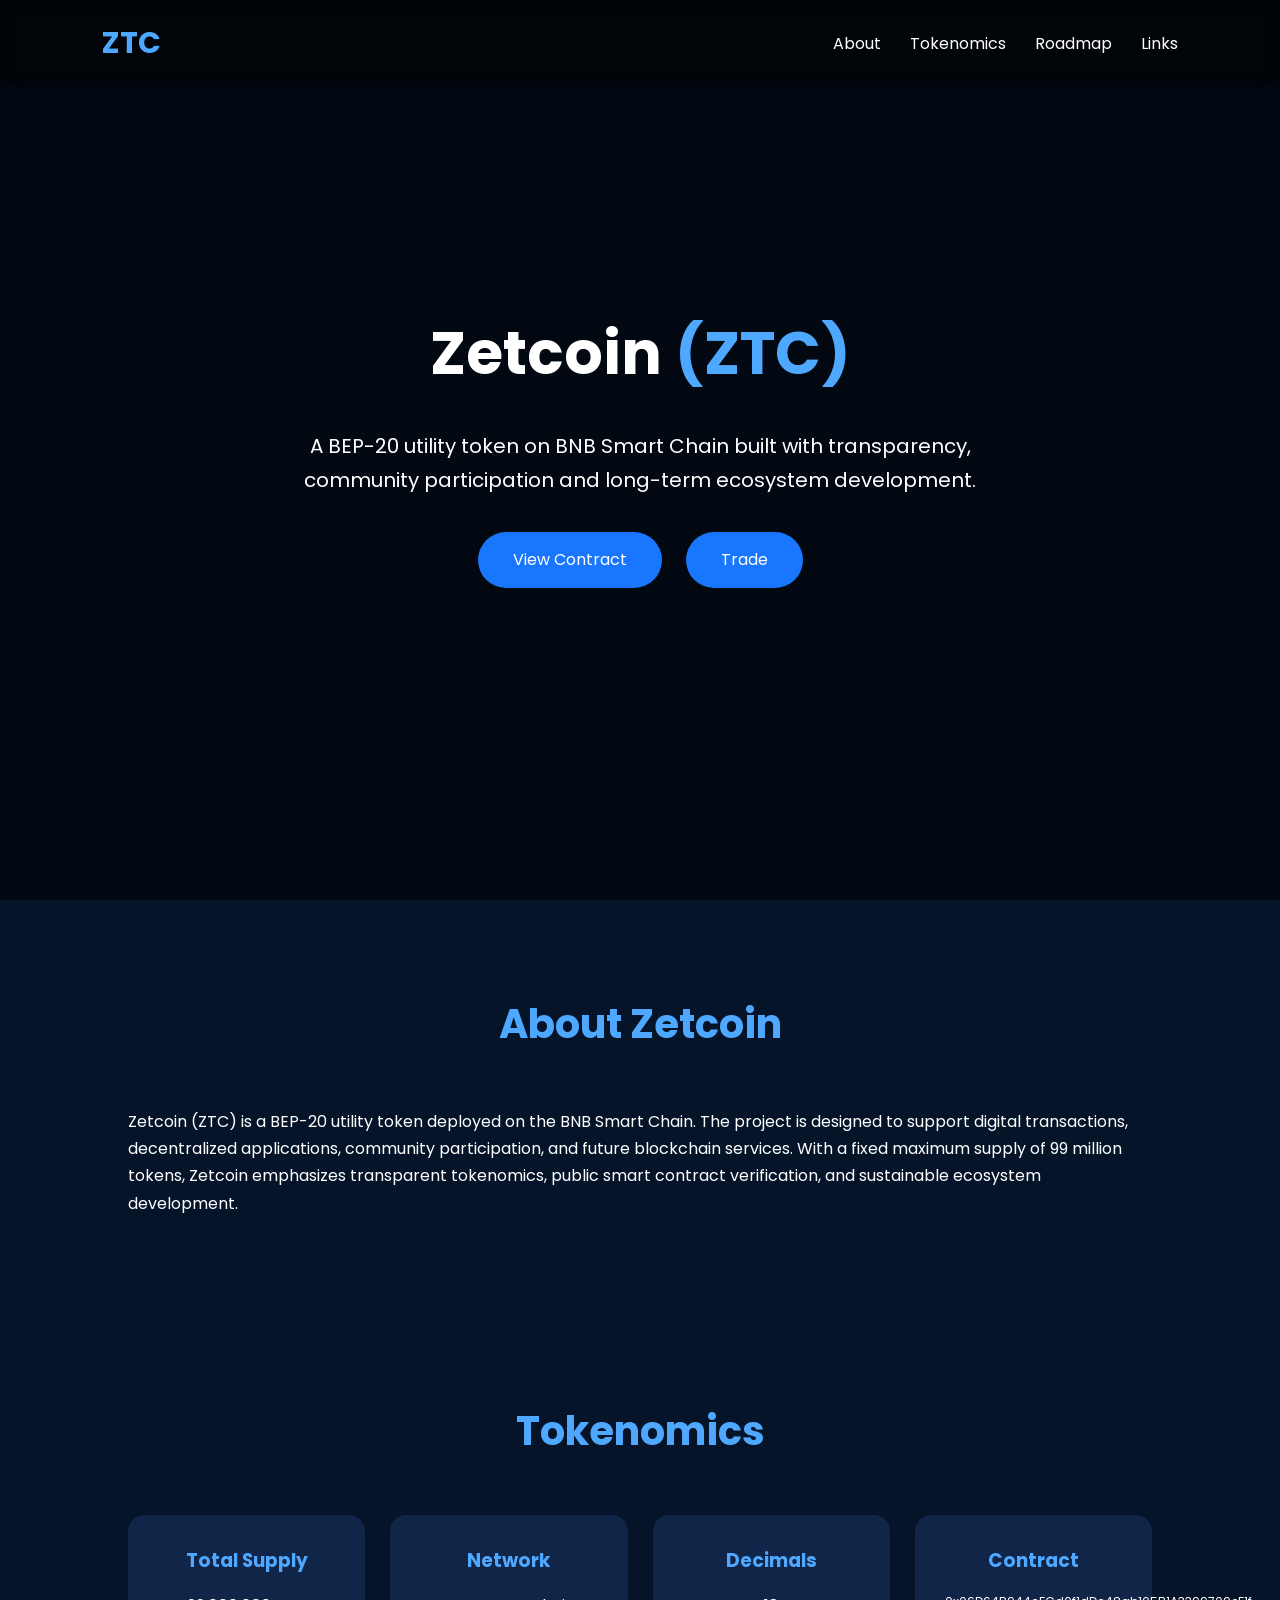
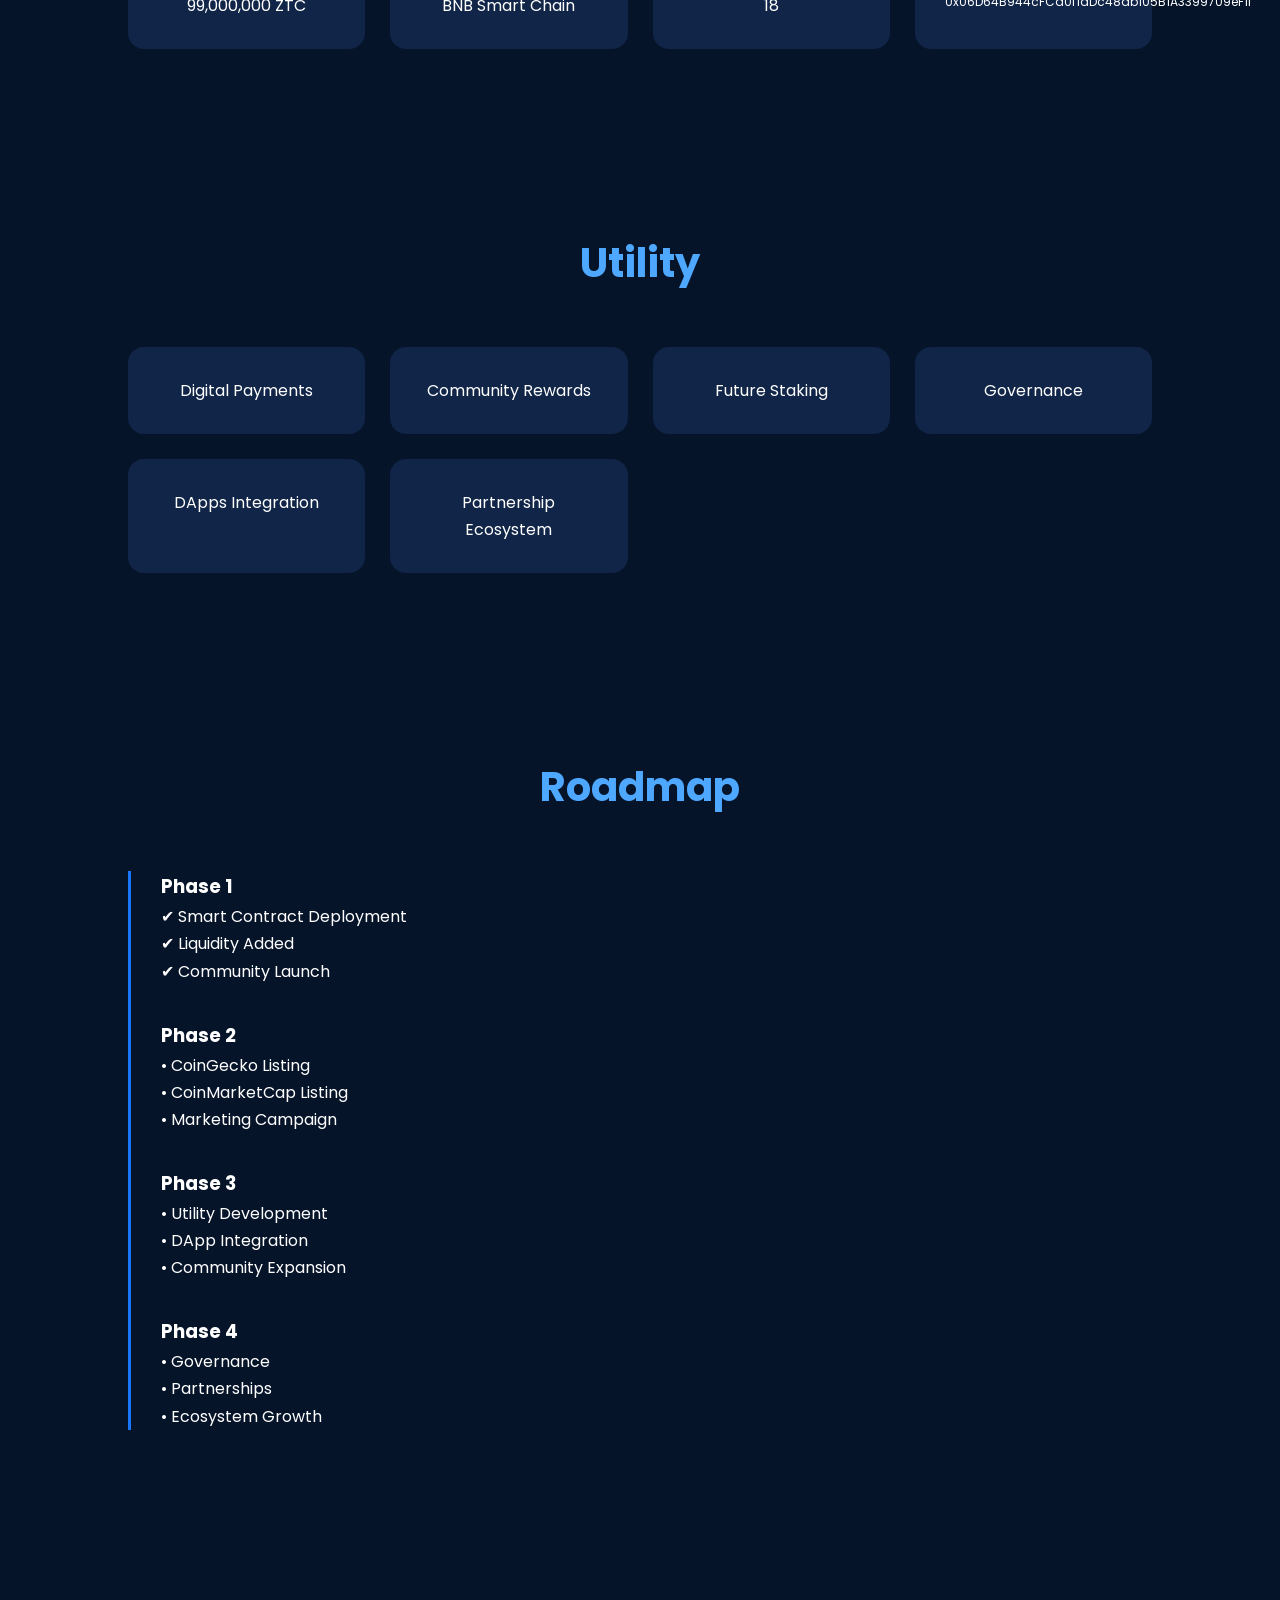
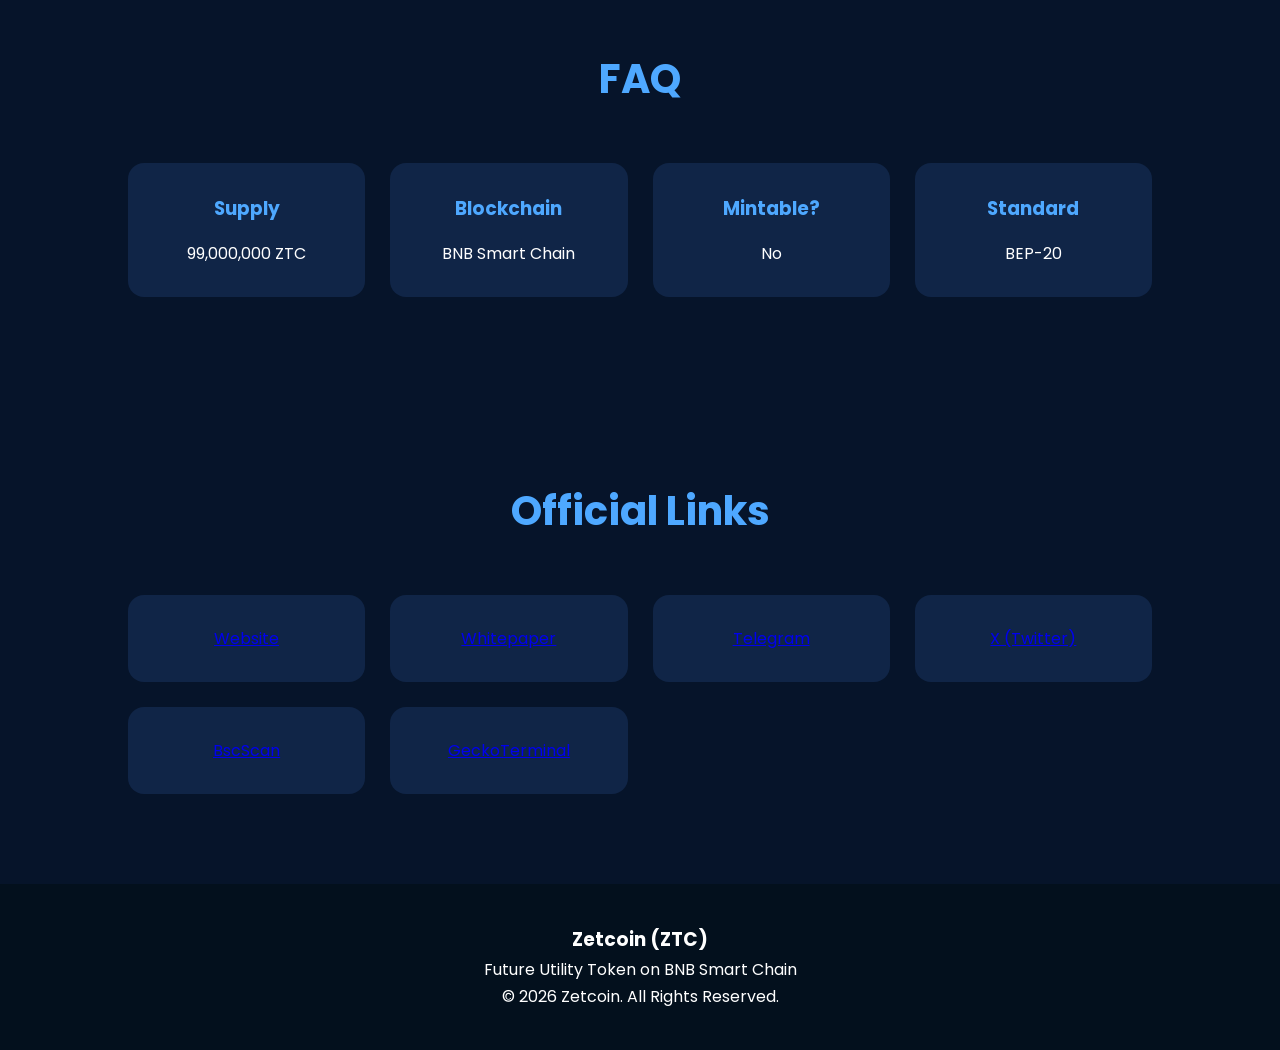
==== index.html @ 8cac2d78 "Add index.html for Zetcoin project This commit adds a new HTML file for the Zetcoin project, includi" ====
<!DOCTYPE html>
<html lang="en">
<head>
<meta charset="UTF-8">
<meta name="viewport" content="width=device-width, initial-scale=1.0">

<title>Zetcoin (ZTC)</title>

<link href="https://fonts.googleapis.com/css2?family=Poppins:wght@300;400;600;700&display=swap" rel="stylesheet">

<style>

*{
margin:0;
padding:0;
box-sizing:border-box;
font-family:'Poppins',sans-serif;
scroll-behavior:smooth;
}

body{
background:#06142a;
color:#fff;
line-height:1.7;
}

header{
position:fixed;
width:100%;
background:rgba(0,0,0,.45);
backdrop-filter:blur(10px);
padding:18px 8%;
display:flex;
justify-content:space-between;
align-items:center;
z-index:999;
}

.logo{
font-size:30px;
font-weight:700;
color:#4ea8ff;
}

nav a{
margin-left:25px;
text-decoration:none;
color:white;
transition:.3s;
}

nav a:hover{
color:#4ea8ff;
}

.hero{

height:100vh;

display:flex;

justify-content:center;

align-items:center;

text-align:center;

padding:20px;

background:
linear-gradient(rgba(0,0,0,.6),rgba(0,0,0,.6)),
url("https://images.unsplash.com/photo-1639762681485-074b7f938ba0?auto=format&fit=crop&w=1600&q=80");

background-size:cover;

background-position:center;

}

.hero h1{
font-size:60px;
}

.hero span{
color:#4ea8ff;
}

.hero p{
max-width:700px;
margin:25px auto;
font-size:20px;
}

.btn{
display:inline-block;
margin:10px;
padding:14px 35px;
background:#1976ff;
color:white;
text-decoration:none;
border-radius:40px;
transition:.3s;
}

.btn:hover{
background:#0d5fd4;
transform:translateY(-3px);
}

section{
padding:90px 10%;
}

.title{
text-align:center;
font-size:40px;
margin-bottom:50px;
color:#4ea8ff;
}

.cards{

display:grid;

grid-template-columns:repeat(auto-fit,minmax(220px,1fr));

gap:25px;

}

.card{
background:#102547;
padding:30px;
border-radius:16px;
text-align:center;
transition:.3s;
}

.card:hover{
transform:translateY(-10px);
}

.card h3{
margin-bottom:15px;
color:#4ea8ff;
}

.timeline{
border-left:3px solid #1976ff;
padding-left:30px;
}

.timeline div{
margin-bottom:35px;
}

footer{
background:#03101d;
padding:40px;
text-align:center;
}

footer a{
color:#4ea8ff;
text-decoration:none;
}

</style>

</head>

<body>

<header>

<div class="logo">ZTC</div>

<nav>

<a href="#about">About</a>

<a href="#tokenomics">Tokenomics</a>

<a href="#roadmap">Roadmap</a>

<a href="#links">Links</a>

</nav>

</header>

<section class="hero">

<div>

<h1>Zetcoin <span>(ZTC)</span></h1>

<p>
A BEP-20 utility token on BNB Smart Chain built with transparency,
community participation and long-term ecosystem development.
</p>

<a class="btn" href="https://bscscan.com/token/0x06D64B944cFCd0f1dDc48ab105B1A3399709eF1f">View Contract</a>

<a class="btn" href="https://www.geckoterminal.com/id/bsc/pools/0x6a054c446047d86f6ab1fb56c6b489f166ad98af938465a9668d6e3fe7108b43">Trade</a>

</div>

</section>

<section id="about">

<h2 class="title">About Zetcoin</h2>

<p>

Zetcoin (ZTC) is a BEP-20 utility token deployed on the BNB Smart Chain.
The project is designed to support digital transactions, decentralized
applications, community participation, and future blockchain services.
With a fixed maximum supply of 99 million tokens, Zetcoin emphasizes
transparent tokenomics, public smart contract verification, and sustainable
ecosystem development.

</p>

</section>

<section id="tokenomics">

<h2 class="title">Tokenomics</h2>

<div class="cards">

<div class="card">

<h3>Total Supply</h3>

<p>99,000,000 ZTC</p>

</div>

<div class="card">

<h3>Network</h3>

<p>BNB Smart Chain</p>

</div>

<div class="card">

<h3>Decimals</h3>

<p>18</p>

</div>

<div class="card">

<h3>Contract</h3>

<p style="font-size:12px;">
0x06D64B944cFCd0f1dDc48ab105B1A3399709eF1f
</p>

</div>

</div>

</section>

<section>

<h2 class="title">Utility</h2>

<div class="cards">

<div class="card">Digital Payments</div>

<div class="card">Community Rewards</div>

<div class="card">Future Staking</div>

<div class="card">Governance</div>

<div class="card">DApps Integration</div>

<div class="card">Partnership Ecosystem</div>

</div>

</section>

<section id="roadmap">

<h2 class="title">Roadmap</h2>

<div class="timeline">

<div>

<h3>Phase 1</h3>

<p>
✔ Smart Contract Deployment<br>
✔ Liquidity Added<br>
✔ Community Launch
</p>

</div>

<div>

<h3>Phase 2</h3>

<p>

• CoinGecko Listing<br>

• CoinMarketCap Listing<br>

• Marketing Campaign

</p>

</div>

<div>

<h3>Phase 3</h3>

<p>

• Utility Development<br>

• DApp Integration<br>

• Community Expansion

</p>

</div>

<div>

<h3>Phase 4</h3>

<p>

• Governance<br>

• Partnerships<br>

• Ecosystem Growth

</p>

</div>

</div>

</section>

<section>

<h2 class="title">FAQ</h2>

<div class="cards">

<div class="card">

<h3>Supply</h3>

99,000,000 ZTC

</div>

<div class="card">

<h3>Blockchain</h3>

BNB Smart Chain

</div>

<div class="card">

<h3>Mintable?</h3>

No

</div>

<div class="card">

<h3>Standard</h3>

BEP-20

</div>

</div>

</section>

<section id="links">

<h2 class="title">Official Links</h2>

<div class="cards">

<div class="card"><a href="#">Website</a></div>

<div class="card"><a href="#">Whitepaper</a></div>

<div class="card"><a href="#">Telegram</a></div>

<div class="card"><a href="#">X (Twitter)</a></div>

<div class="card"><a href="https://bscscan.com/token/0x06D64B944cFCd0f1dDc48ab105B1A3399709eF1f">BscScan</a></div>

<div class="card"><a href="https://www.geckoterminal.com/id/bsc/pools/0x6a054c446047d86f6ab1fb56c6b489f166ad98af938465a9668d6e3fe7108b43">GeckoTerminal</a></div>

</div>

</section>

<footer>

<h3>Zetcoin (ZTC)</h3>

<p>

Future Utility Token on BNB Smart Chain

</p>

<p>

© 2026 Zetcoin. All Rights Reserved.

</p>

</footer>

</body>

</html>
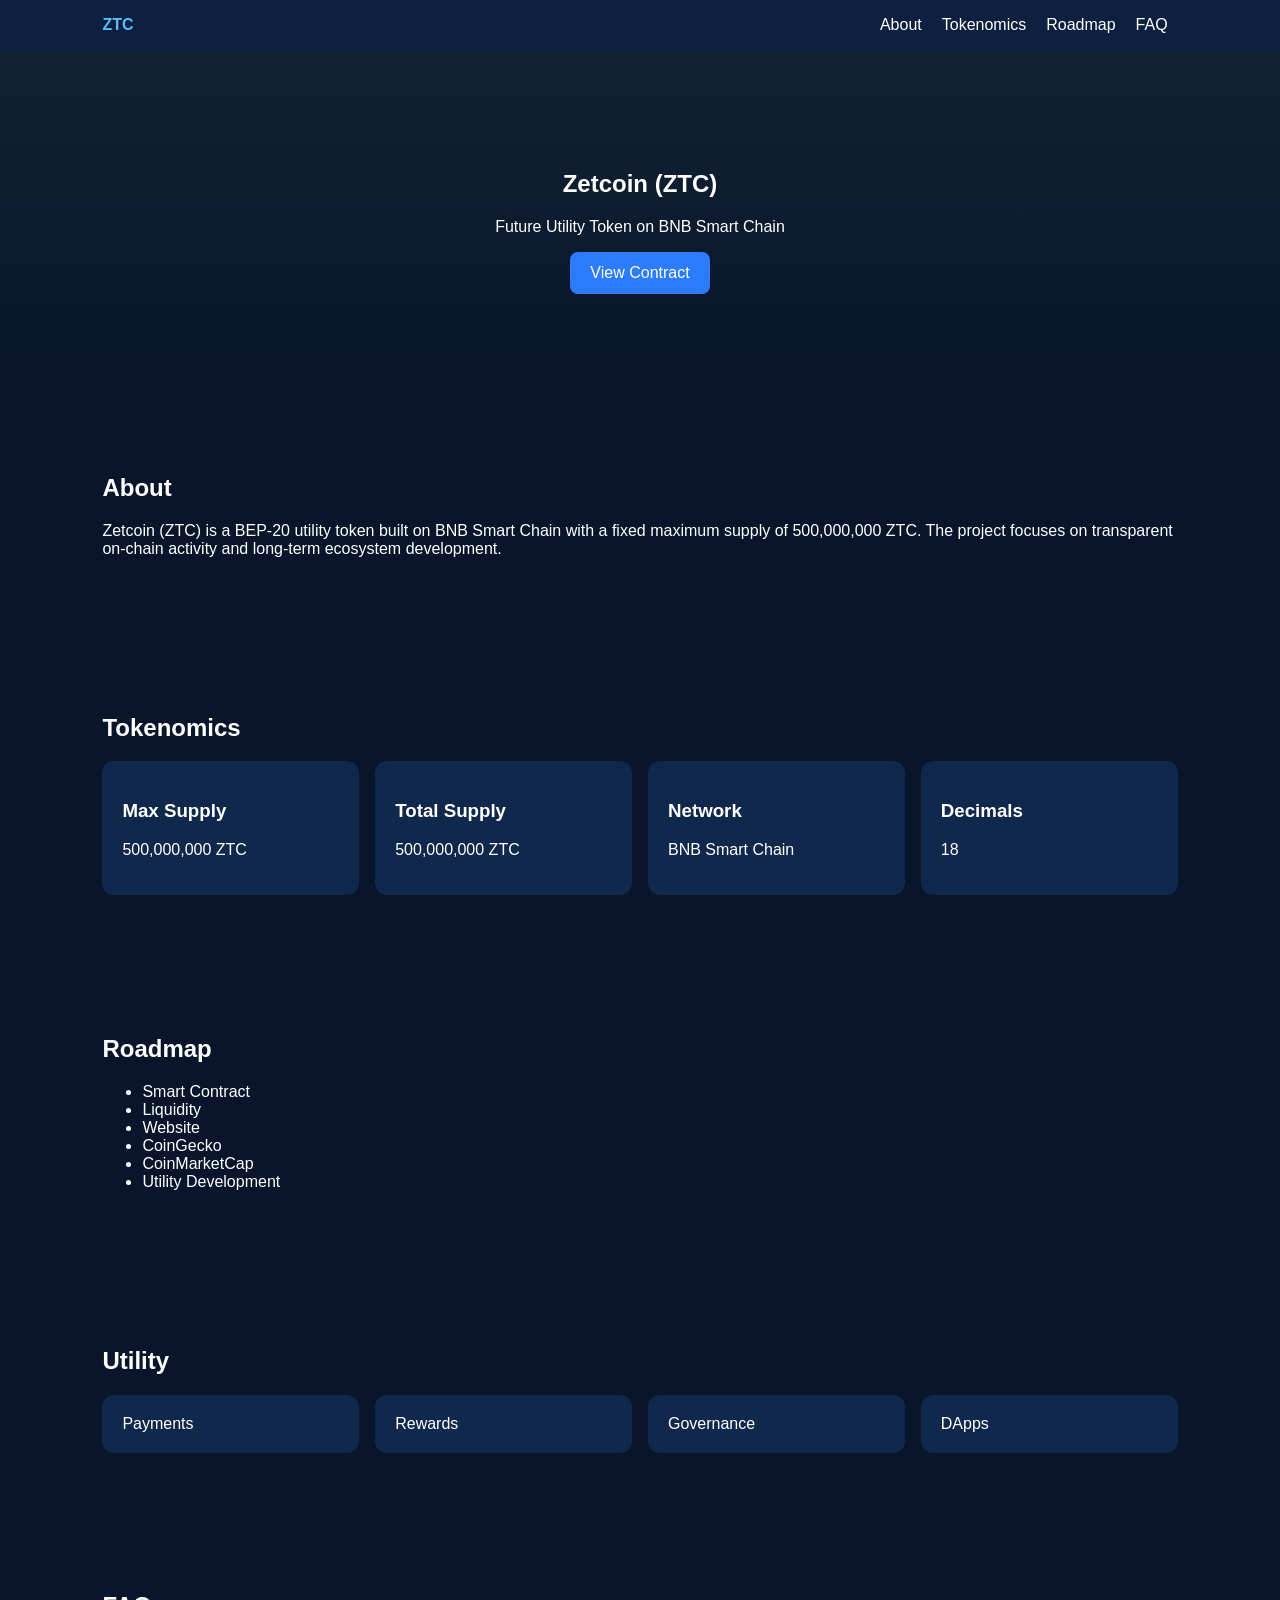
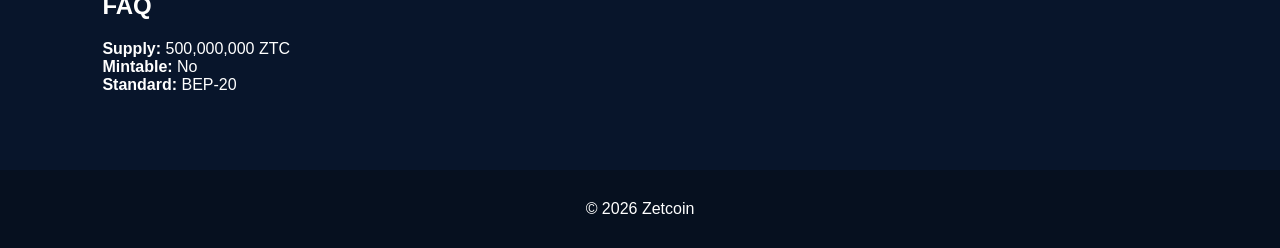
==== commit ca0821ca: "Add files via upload" ====
--- a/index.html
+++ b/index.html
@@ -1,448 +1,13 @@
-<!DOCTYPE html>
-<html lang="en">
-<head>
-<meta charset="UTF-8">
-<meta name="viewport" content="width=device-width, initial-scale=1.0">
-
-<title>Zetcoin (ZTC)</title>
-
-<link href="https://fonts.googleapis.com/css2?family=Poppins:wght@300;400;600;700&display=swap" rel="stylesheet">
-
-<style>
-
-*{
-margin:0;
-padding:0;
-box-sizing:border-box;
-font-family:'Poppins',sans-serif;
-scroll-behavior:smooth;
-}
-
-body{
-background:#06142a;
-color:#fff;
-line-height:1.7;
-}
-
-header{
-position:fixed;
-width:100%;
-background:rgba(0,0,0,.45);
-backdrop-filter:blur(10px);
-padding:18px 8%;
-display:flex;
-justify-content:space-between;
-align-items:center;
-z-index:999;
-}
-
-.logo{
-font-size:30px;
-font-weight:700;
-color:#4ea8ff;
-}
-
-nav a{
-margin-left:25px;
-text-decoration:none;
-color:white;
-transition:.3s;
-}
-
-nav a:hover{
-color:#4ea8ff;
-}
-
-.hero{
-
-height:100vh;
-
-display:flex;
-
-justify-content:center;
-
-align-items:center;
-
-text-align:center;
-
-padding:20px;
-
-background:
-linear-gradient(rgba(0,0,0,.6),rgba(0,0,0,.6)),
-url("https://images.unsplash.com/photo-1639762681485-074b7f938ba0?auto=format&fit=crop&w=1600&q=80");
-
-background-size:cover;
-
-background-position:center;
-
-}
-
-.hero h1{
-font-size:60px;
-}
-
-.hero span{
-color:#4ea8ff;
-}
-
-.hero p{
-max-width:700px;
-margin:25px auto;
-font-size:20px;
-}
-
-.btn{
-display:inline-block;
-margin:10px;
-padding:14px 35px;
-background:#1976ff;
-color:white;
-text-decoration:none;
-border-radius:40px;
-transition:.3s;
-}
-
-.btn:hover{
-background:#0d5fd4;
-transform:translateY(-3px);
-}
-
-section{
-padding:90px 10%;
-}
-
-.title{
-text-align:center;
-font-size:40px;
-margin-bottom:50px;
-color:#4ea8ff;
-}
-
-.cards{
-
-display:grid;
-
-grid-template-columns:repeat(auto-fit,minmax(220px,1fr));
-
-gap:25px;
-
-}
-
-.card{
-background:#102547;
-padding:30px;
-border-radius:16px;
-text-align:center;
-transition:.3s;
-}
-
-.card:hover{
-transform:translateY(-10px);
-}
-
-.card h3{
-margin-bottom:15px;
-color:#4ea8ff;
-}
-
-.timeline{
-border-left:3px solid #1976ff;
-padding-left:30px;
-}
-
-.timeline div{
-margin-bottom:35px;
-}
-
-footer{
-background:#03101d;
-padding:40px;
-text-align:center;
-}
-
-footer a{
-color:#4ea8ff;
-text-decoration:none;
-}
-
-</style>
-
-</head>
-
-<body>
-
-<header>
-
-<div class="logo">ZTC</div>
-
-<nav>
-
-<a href="#about">About</a>
-
-<a href="#tokenomics">Tokenomics</a>
-
-<a href="#roadmap">Roadmap</a>
-
-<a href="#links">Links</a>
-
-</nav>
-
-</header>
-
-<section class="hero">
-
-<div>
-
-<h1>Zetcoin <span>(ZTC)</span></h1>
-
-<p>
-A BEP-20 utility token on BNB Smart Chain built with transparency,
-community participation and long-term ecosystem development.
-</p>
-
-<a class="btn" href="https://bscscan.com/token/0x06D64B944cFCd0f1dDc48ab105B1A3399709eF1f">View Contract</a>
-
-<a class="btn" href="https://www.geckoterminal.com/id/bsc/pools/0x6a054c446047d86f6ab1fb56c6b489f166ad98af938465a9668d6e3fe7108b43">Trade</a>
-
-</div>
-
-</section>
-
-<section id="about">
-
-<h2 class="title">About Zetcoin</h2>
-
-<p>
-
-Zetcoin (ZTC) is a BEP-20 utility token deployed on the BNB Smart Chain.
-The project is designed to support digital transactions, decentralized
-applications, community participation, and future blockchain services.
-With a fixed maximum supply of 99 million tokens, Zetcoin emphasizes
-transparent tokenomics, public smart contract verification, and sustainable
-ecosystem development.
-
-</p>
-
-</section>
-
-<section id="tokenomics">
-
-<h2 class="title">Tokenomics</h2>
-
-<div class="cards">
-
-<div class="card">
-
-<h3>Total Supply</h3>
-
-<p>99,000,000 ZTC</p>
-
-</div>
-
-<div class="card">
-
-<h3>Network</h3>
-
-<p>BNB Smart Chain</p>
-
-</div>
-
-<div class="card">
-
-<h3>Decimals</h3>
-
-<p>18</p>
-
-</div>
-
-<div class="card">
-
-<h3>Contract</h3>
-
-<p style="font-size:12px;">
-0x06D64B944cFCd0f1dDc48ab105B1A3399709eF1f
-</p>
-
-</div>
-
-</div>
-
-</section>
-
-<section>
-
-<h2 class="title">Utility</h2>
-
-<div class="cards">
-
-<div class="card">Digital Payments</div>
-
-<div class="card">Community Rewards</div>
-
-<div class="card">Future Staking</div>
-
-<div class="card">Governance</div>
-
-<div class="card">DApps Integration</div>
-
-<div class="card">Partnership Ecosystem</div>
-
-</div>
-
-</section>
-
-<section id="roadmap">
-
-<h2 class="title">Roadmap</h2>
-
-<div class="timeline">
-
-<div>
-
-<h3>Phase 1</h3>
-
-<p>
-✔ Smart Contract Deployment<br>
-✔ Liquidity Added<br>
-✔ Community Launch
-</p>
-
-</div>
-
-<div>
-
-<h3>Phase 2</h3>
-
-<p>
-
-• CoinGecko Listing<br>
-
-• CoinMarketCap Listing<br>
-
-• Marketing Campaign
-
-</p>
-
-</div>
-
-<div>
-
-<h3>Phase 3</h3>
-
-<p>
-
-• Utility Development<br>
-
-• DApp Integration<br>
-
-• Community Expansion
-
-</p>
-
-</div>
-
-<div>
-
-<h3>Phase 4</h3>
-
-<p>
-
-• Governance<br>
-
-• Partnerships<br>
-
-• Ecosystem Growth
-
-</p>
-
-</div>
-
-</div>
-
-</section>
-
-<section>
-
-<h2 class="title">FAQ</h2>
-
-<div class="cards">
-
-<div class="card">
-
-<h3>Supply</h3>
-
-99,000,000 ZTC
-
-</div>
-
-<div class="card">
-
-<h3>Blockchain</h3>
-
-BNB Smart Chain
-
-</div>
-
-<div class="card">
-
-<h3>Mintable?</h3>
-
-No
-
-</div>
-
-<div class="card">
-
-<h3>Standard</h3>
-
-BEP-20
-
-</div>
-
-</div>
-
-</section>
-
-<section id="links">
-
-<h2 class="title">Official Links</h2>
-
-<div class="cards">
-
-<div class="card"><a href="#">Website</a></div>
-
-<div class="card"><a href="#">Whitepaper</a></div>
-
-<div class="card"><a href="#">Telegram</a></div>
-
-<div class="card"><a href="#">X (Twitter)</a></div>
-
-<div class="card"><a href="https://bscscan.com/token/0x06D64B944cFCd0f1dDc48ab105B1A3399709eF1f">BscScan</a></div>
-
-<div class="card"><a href="https://www.geckoterminal.com/id/bsc/pools/0x6a054c446047d86f6ab1fb56c6b489f166ad98af938465a9668d6e3fe7108b43">GeckoTerminal</a></div>
-
-</div>
-
-</section>
-
-<footer>
-
-<h3>Zetcoin (ZTC)</h3>
-
-<p>
-
-Future Utility Token on BNB Smart Chain
-
-</p>
-
-<p>
-
-© 2026 Zetcoin. All Rights Reserved.
-
-</p>
-
-</footer>
-
-</body>
-
-</html>
+<!DOCTYPE html><html><head><meta charset="utf-8"><meta name="viewport" content="width=device-width,initial-scale=1"><title>Zetcoin</title><link rel="stylesheet" href="style.css"></head><body>
+<header><div class="logo">ZTC</div><nav><a href="#about">About</a><a href="#tokenomics">Tokenomics</a><a href="#roadmap">Roadmap</a><a href="#faq">FAQ</a></nav></header>
+<section class="hero"><h1>Zetcoin (ZTC)</h1><p>Future Utility Token on BNB Smart Chain</p><a class="btn" href="https://bscscan.com/token/0x06D64B944cFCd0f1dDc48ab105B1A3399709eF1f">View Contract</a></section>
+<section id="about"><h2>About</h2><p>Zetcoin (ZTC) is a BEP-20 utility token built on BNB Smart Chain with a fixed maximum supply of 500,000,000 ZTC. The project focuses on transparent on-chain activity and long-term ecosystem development.</p></section>
+<section id="tokenomics"><h2>Tokenomics</h2><div class="grid">
+<div class="card"><h3>Max Supply</h3><p>500,000,000 ZTC</p></div>
+<div class="card"><h3>Total Supply</h3><p>500,000,000 ZTC</p></div>
+<div class="card"><h3>Network</h3><p>BNB Smart Chain</p></div>
+<div class="card"><h3>Decimals</h3><p>18</p></div></div></section>
+<section id="roadmap"><h2>Roadmap</h2><ul><li>Smart Contract</li><li>Liquidity</li><li>Website</li><li>CoinGecko</li><li>CoinMarketCap</li><li>Utility Development</li></ul></section>
+<section><h2>Utility</h2><div class="grid"><div class="card">Payments</div><div class="card">Rewards</div><div class="card">Governance</div><div class="card">DApps</div></div></section>
+<section id="faq"><h2>FAQ</h2><p><b>Supply:</b> 500,000,000 ZTC<br><b>Mintable:</b> No<br><b>Standard:</b> BEP-20</p></section>
+<footer>© 2026 Zetcoin</footer><script src="script.js"></script></body></html>
--- a/style.css
+++ b/style.css
@@ -0,0 +1 @@
+body{margin:0;font-family:Arial;background:#08152b;color:#fff}header{position:sticky;top:0;display:flex;justify-content:space-between;padding:16px 8%;background:#0d203f}.logo{font-weight:bold;color:#5bbcff}nav a{color:#fff;margin:0 10px;text-decoration:none}.hero{text-align:center;padding:100px 20px;background:linear-gradient(#123,#08152b)}.btn{display:inline-block;padding:12px 20px;background:#2d7cff;color:#fff;text-decoration:none;border-radius:8px}.grid{display:grid;grid-template-columns:repeat(auto-fit,minmax(180px,1fr));gap:16px}.card{background:#11284d;padding:20px;border-radius:12px}section{padding:60px 8%}footer{text-align:center;padding:30px;background:#06101f}
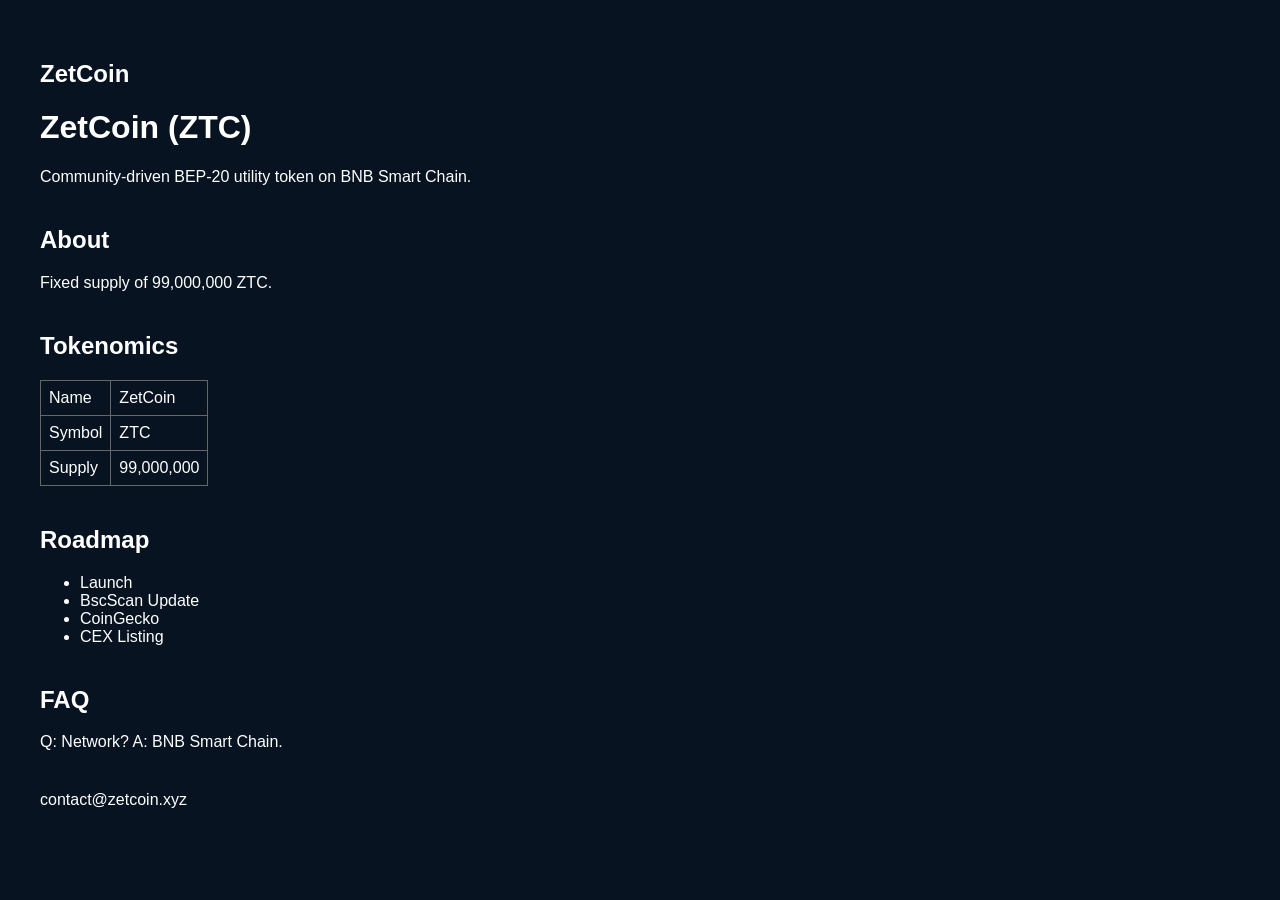
==== commit 71bdc79f: "Add files via upload" ====
--- a/index.html
+++ b/index.html
@@ -1,13 +1,8 @@
-<!DOCTYPE html><html><head><meta charset="utf-8"><meta name="viewport" content="width=device-width,initial-scale=1"><title>Zetcoin</title><link rel="stylesheet" href="style.css"></head><body>
-<header><div class="logo">ZTC</div><nav><a href="#about">About</a><a href="#tokenomics">Tokenomics</a><a href="#roadmap">Roadmap</a><a href="#faq">FAQ</a></nav></header>
-<section class="hero"><h1>Zetcoin (ZTC)</h1><p>Future Utility Token on BNB Smart Chain</p><a class="btn" href="https://bscscan.com/token/0x06D64B944cFCd0f1dDc48ab105B1A3399709eF1f">View Contract</a></section>
-<section id="about"><h2>About</h2><p>Zetcoin (ZTC) is a BEP-20 utility token built on BNB Smart Chain with a fixed maximum supply of 500,000,000 ZTC. The project focuses on transparent on-chain activity and long-term ecosystem development.</p></section>
-<section id="tokenomics"><h2>Tokenomics</h2><div class="grid">
-<div class="card"><h3>Max Supply</h3><p>500,000,000 ZTC</p></div>
-<div class="card"><h3>Total Supply</h3><p>500,000,000 ZTC</p></div>
-<div class="card"><h3>Network</h3><p>BNB Smart Chain</p></div>
-<div class="card"><h3>Decimals</h3><p>18</p></div></div></section>
-<section id="roadmap"><h2>Roadmap</h2><ul><li>Smart Contract</li><li>Liquidity</li><li>Website</li><li>CoinGecko</li><li>CoinMarketCap</li><li>Utility Development</li></ul></section>
-<section><h2>Utility</h2><div class="grid"><div class="card">Payments</div><div class="card">Rewards</div><div class="card">Governance</div><div class="card">DApps</div></div></section>
-<section id="faq"><h2>FAQ</h2><p><b>Supply:</b> 500,000,000 ZTC<br><b>Mintable:</b> No<br><b>Standard:</b> BEP-20</p></section>
-<footer>© 2026 Zetcoin</footer><script src="script.js"></script></body></html>+<!doctype html><html><head><meta charset='utf-8'><meta name='viewport' content='width=device-width,initial-scale=1'>
+<title>ZetCoin (ZTC)</title><link rel='stylesheet' href='style.css'></head>
+<body><nav><h2>ZetCoin</h2></nav><header><h1>ZetCoin (ZTC)</h1><p>Community-driven BEP-20 utility token on BNB Smart Chain.</p></header>
+<section><h2>About</h2><p>Fixed supply of 99,000,000 ZTC.</p></section>
+<section><h2>Tokenomics</h2><table><tr><td>Name</td><td>ZetCoin</td></tr><tr><td>Symbol</td><td>ZTC</td></tr><tr><td>Supply</td><td>99,000,000</td></tr></table></section>
+<section><h2>Roadmap</h2><ul><li>Launch</li><li>BscScan Update</li><li>CoinGecko</li><li>CEX Listing</li></ul></section>
+<section><h2>FAQ</h2><p>Q: Network? A: BNB Smart Chain.</p></section>
+<footer>contact@zetcoin.xyz</footer><script src='script.js'></script></body></html>
--- a/style.css
+++ b/style.css
@@ -1 +1 @@
-body{margin:0;font-family:Arial;background:#08152b;color:#fff}header{position:sticky;top:0;display:flex;justify-content:space-between;padding:16px 8%;background:#0d203f}.logo{font-weight:bold;color:#5bbcff}nav a{color:#fff;margin:0 10px;text-decoration:none}.hero{text-align:center;padding:100px 20px;background:linear-gradient(#123,#08152b)}.btn{display:inline-block;padding:12px 20px;background:#2d7cff;color:#fff;text-decoration:none;border-radius:8px}.grid{display:grid;grid-template-columns:repeat(auto-fit,minmax(180px,1fr));gap:16px}.card{background:#11284d;padding:20px;border-radius:12px}section{padding:60px 8%}footer{text-align:center;padding:30px;background:#06101f}+body{font-family:Arial;background:#081321;color:#fff;margin:0;padding:40px}nav{position:sticky;top:0}section{margin:40px 0}table,td{border:1px solid #666;border-collapse:collapse;padding:8px}
